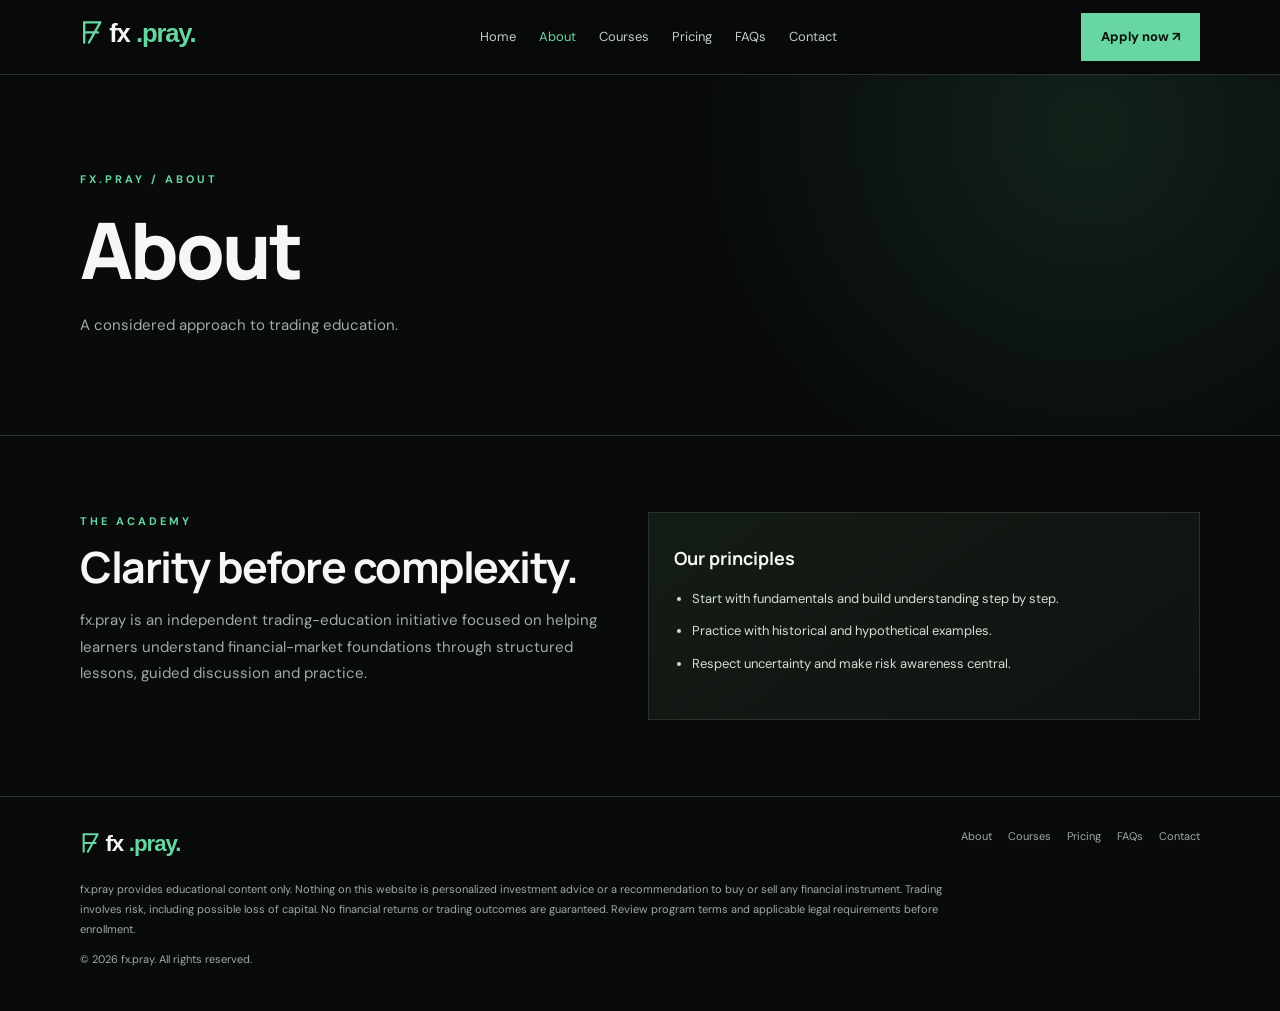
==== about.html @ aae824a2 "Add About page" ====
<!doctype html><html lang='en'><head><meta charset='utf-8'><meta name='viewport' content='width=device-width,initial-scale=1'><meta name='theme-color' content='#080b09'><meta name='description' content='A considered approach to trading education.'><title>About | fx.pray</title><link rel='icon' href='assets/fx-pray-logo.svg'><link rel='stylesheet' href='assets/site.css'></head><body><header class='top'><div class='wrap'><nav><a class='brand' href='index.html'><img src='assets/fx-pray-logo.svg' alt='fx.pray'></a><div class='links'><a  href='index.html'>Home</a><a class='active' href='about.html'>About</a><a  href='courses.html'>Courses</a><a  href='pricing.html'>Pricing</a><a  href='faq.html'>FAQs</a><a  href='contact.html'>Contact</a></div><a class='btn navapply' href='https://docs.google.com/forms/d/e/1FAIpQLSc23OzAaAF6MOSfm3VgcGboQESLAx91yOlbj70nrIHsM23pZA/viewform' target='_blank' rel='noopener'>Apply now ↗</a><button class='menu' aria-label='Toggle navigation' aria-expanded='false'>☰</button></nav></div></header><main><header class='pagehero'><div class='wrap'><div class='eyebrow'>fx.pray / About</div><h1>About</h1><p class='lead'>A considered approach to trading education.</p></div></header><section><div class='wrap grid two'><div><div class='heading'><div class='eyebrow'>The academy</div><h2>Clarity before complexity.</h2><p class='muted'>fx.pray is an independent trading-education initiative focused on helping learners understand financial-market foundations through structured lessons, guided discussion and practice.</p></div></div><div class='card'><h3>Our principles</h3><ul class='clean'><li>Start with fundamentals and build understanding step by step.</li><li>Practice with historical and hypothetical examples.</li><li>Respect uncertainty and make risk awareness central.</li></ul></div></div></section></main><footer><div class='wrap'><div class='foot'><img src='assets/fx-pray-logo.svg' alt='fx.pray'><div class='footlinks'><a href='about.html'>About</a><a href='courses.html'>Courses</a><a href='pricing.html'>Pricing</a><a href='faq.html'>FAQs</a><a href='contact.html'>Contact</a></div></div><p class='disclaimer'>fx.pray provides educational content only. Nothing on this website is personalized investment advice or a recommendation to buy or sell any financial instrument. Trading involves risk, including possible loss of capital. No financial returns or trading outcomes are guaranteed. Review program terms and applicable legal requirements before enrollment.</p><p>© 2026 fx.pray. All rights reserved.</p></div></footer><script src='assets/site.js' defer></script></body></html>
---- assets/site.css ----
@import url('https://fonts.googleapis.com/css2?family=DM+Sans:wght@400;500;600;700&family=Manrope:wght@400;600;700;800&display=swap');:root{--bg:#080b09;--panel:#111713;--ink:#f4f7f4;--muted:#a1aaa3;--line:#29332c;--green:#68d6a1}*{box-sizing:border-box}html{scroll-behavior:smooth}body{margin:0;background:var(--bg);color:var(--ink);font:15px/1.75 'DM Sans',sans-serif}a{color:inherit;text-decoration:none}.wrap{width:min(1120px,88%);margin:auto}.top{position:sticky;top:0;z-index:9;background:#080b09ed;backdrop-filter:blur(15px);border-bottom:1px solid var(--line)}nav{min-height:74px;display:flex;align-items:center;justify-content:space-between;gap:20px}.brand img{width:155px}.links{display:flex;gap:23px;font-size:13px;color:#c3ccc5}.links a:hover,.links .active{color:var(--green)}.btn{display:inline-block;padding:12px 19px;background:var(--green);color:#08110c;font-weight:700;font-size:13px;border:1px solid var(--green);transition:.2s}.btn:hover{background:transparent;color:var(--green);transform:translateY(-2px)}.outline{background:transparent;color:var(--ink);border-color:var(--line)}.menu{display:none;background:none;color:white;border:1px solid var(--line);padding:8px 12px}.hero,.pagehero{padding:95px 0 80px;border-bottom:1px solid var(--line);background:radial-gradient(circle at 85% 15%,#68d6a11c,transparent 34%)}.eyebrow{color:var(--green);font-size:11px;letter-spacing:3px;text-transform:uppercase;font-weight:700}.hero h1,.pagehero h1{font:800 clamp(43px,7vw,78px)/1.1 Manrope,sans-serif;letter-spacing:-3px;margin:18px 0;max-width:850px}.accent{color:var(--green)}.lead{max-width:650px;color:var(--muted);line-height:1.9}.actions{display:flex;gap:12px;flex-wrap:wrap;margin-top:27px}section{padding:76px 0}.heading{max-width:690px;margin-bottom:32px}.heading h2{font:700 clamp(29px,4vw,43px)/1.2 Manrope,sans-serif;letter-spacing:-1.5px;margin:10px 0}.muted,.card p{color:var(--muted)}.grid{display:grid;gap:16px}.three{grid-template-columns:repeat(3,1fr)}.two{grid-template-columns:repeat(2,1fr)}.card{background:linear-gradient(145deg,#141c16,#0e130f);border:1px solid var(--line);padding:25px;transition:.2s}.card:hover{border-color:#68d6a177;transform:translateY(-3px)}.card h3{font:700 18px Manrope,sans-serif;margin:8px 0}.card p{font-size:13px}.price{font:800 39px Manrope,sans-serif;margin:12px 0}.small{font-size:12px;color:var(--muted)}ul.clean{padding-left:18px;color:#d4ddd6;font-size:13px}ul.clean li{padding:5px 0}.notice{border-left:2px solid var(--green);background:#68d6a10c;padding:17px 20px;color:#c3cec6;font-size:12px;margin-top:25px}.row{padding:20px 0;border-bottom:1px solid var(--line);display:grid;grid-template-columns:85px 1fr;gap:18px}.row b{color:var(--green);font-size:12px}.row h3{margin:0;font:700 17px Manrope,sans-serif}.row p{margin:4px 0;color:var(--muted);font-size:13px}.faq{border-bottom:1px solid var(--line)}.faq button{width:100%;padding:20px 0;text-align:left;background:none;border:0;color:white;font-weight:600;display:flex;justify-content:space-between;cursor:pointer}.answer{display:none;color:var(--muted);font-size:13px;padding:0 0 18px}.faq.open .answer{display:block}.contact{padding:32px;border:1px solid #68d6a155;background:linear-gradient(135deg,#68d6a115,#111713)}footer{border-top:1px solid var(--line);padding:30px 0;color:var(--muted);font-size:11px}footer img{width:135px}.foot{display:flex;justify-content:space-between;gap:20px;flex-wrap:wrap}.footlinks{display:flex;gap:16px;flex-wrap:wrap}.disclaimer{max-width:900px;margin-top:20px;line-height:1.8}@media(max-width:760px){.menu{display:block}.links{display:none;position:absolute;top:74px;left:0;right:0;background:#0b100c;padding:20px 6%;flex-direction:column;border-bottom:1px solid var(--line)}.links.open{display:flex}.navapply{display:none}.three,.two{grid-template-columns:1fr}.hero,.pagehero{padding:70px 0}.hero h1,.pagehero h1{letter-spacing:-2px}section{padding:58px 0}.row{grid-template-columns:58px 1fr}}@media(prefers-reduced-motion:reduce){html{scroll-behavior:auto}*,*::before,*::after{transition:none!important}}
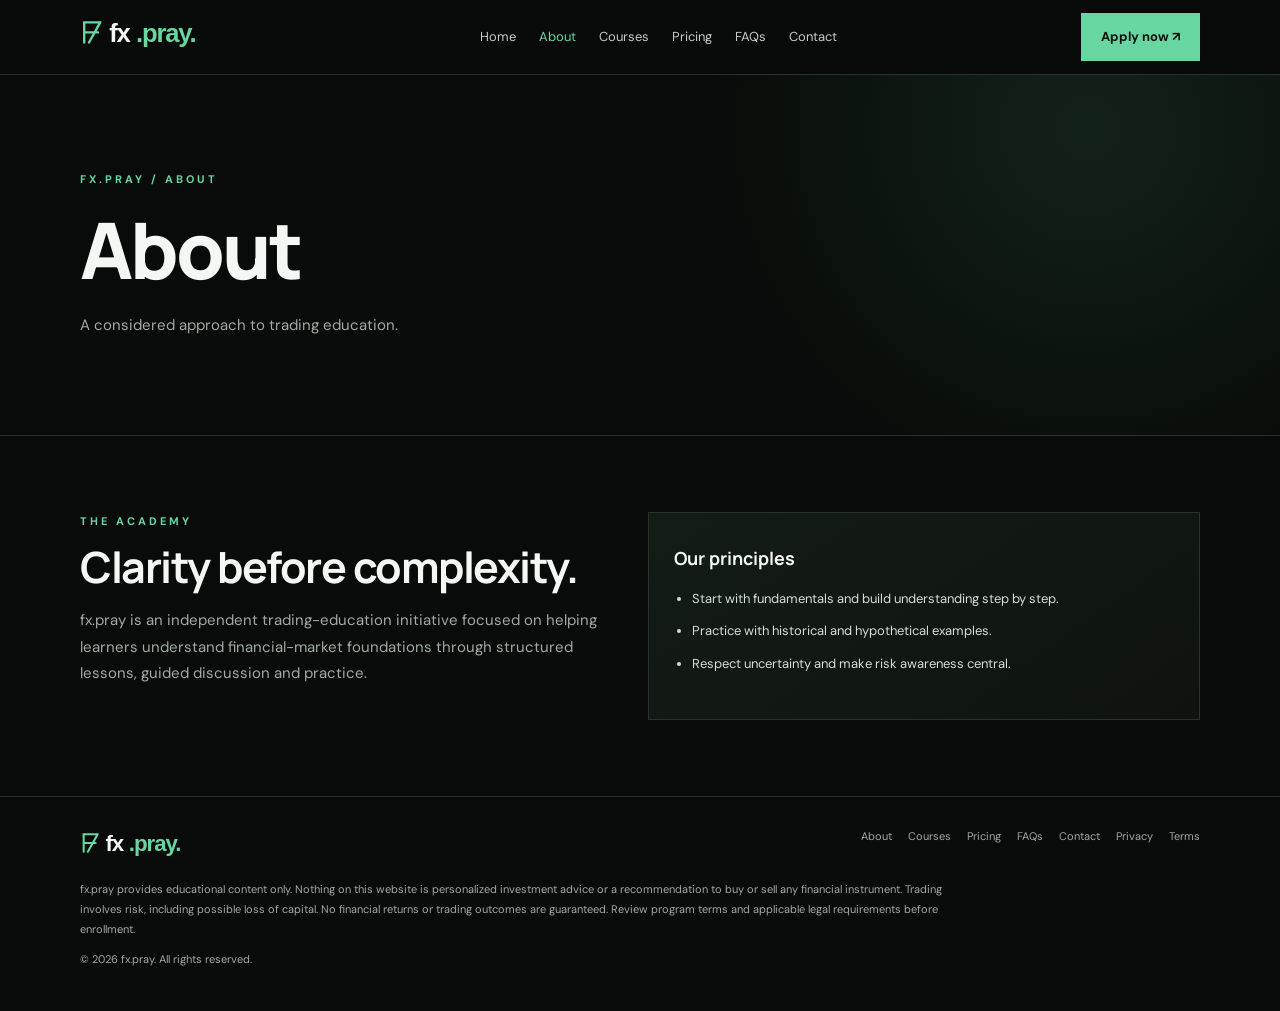
==== commit 13144ba3: "Link privacy and program terms from every page" ====
--- a/about.html
+++ b/about.html
@@ -1 +1 @@
-<!doctype html><html lang='en'><head><meta charset='utf-8'><meta name='viewport' content='width=device-width,initial-scale=1'><meta name='theme-color' content='#080b09'><meta name='description' content='A considered approach to trading education.'><title>About | fx.pray</title><link rel='icon' href='assets/fx-pray-logo.svg'><link rel='stylesheet' href='assets/site.css'></head><body><header class='top'><div class='wrap'><nav><a class='brand' href='index.html'><img src='assets/fx-pray-logo.svg' alt='fx.pray'></a><div class='links'><a  href='index.html'>Home</a><a class='active' href='about.html'>About</a><a  href='courses.html'>Courses</a><a  href='pricing.html'>Pricing</a><a  href='faq.html'>FAQs</a><a  href='contact.html'>Contact</a></div><a class='btn navapply' href='https://docs.google.com/forms/d/e/1FAIpQLSc23OzAaAF6MOSfm3VgcGboQESLAx91yOlbj70nrIHsM23pZA/viewform' target='_blank' rel='noopener'>Apply now ↗</a><button class='menu' aria-label='Toggle navigation' aria-expanded='false'>☰</button></nav></div></header><main><header class='pagehero'><div class='wrap'><div class='eyebrow'>fx.pray / About</div><h1>About</h1><p class='lead'>A considered approach to trading education.</p></div></header><section><div class='wrap grid two'><div><div class='heading'><div class='eyebrow'>The academy</div><h2>Clarity before complexity.</h2><p class='muted'>fx.pray is an independent trading-education initiative focused on helping learners understand financial-market foundations through structured lessons, guided discussion and practice.</p></div></div><div class='card'><h3>Our principles</h3><ul class='clean'><li>Start with fundamentals and build understanding step by step.</li><li>Practice with historical and hypothetical examples.</li><li>Respect uncertainty and make risk awareness central.</li></ul></div></div></section></main><footer><div class='wrap'><div class='foot'><img src='assets/fx-pray-logo.svg' alt='fx.pray'><div class='footlinks'><a href='about.html'>About</a><a href='courses.html'>Courses</a><a href='pricing.html'>Pricing</a><a href='faq.html'>FAQs</a><a href='contact.html'>Contact</a></div></div><p class='disclaimer'>fx.pray provides educational content only. Nothing on this website is personalized investment advice or a recommendation to buy or sell any financial instrument. Trading involves risk, including possible loss of capital. No financial returns or trading outcomes are guaranteed. Review program terms and applicable legal requirements before enrollment.</p><p>© 2026 fx.pray. All rights reserved.</p></div></footer><script src='assets/site.js' defer></script></body></html>+<!doctype html><html lang='en'><head><meta charset='utf-8'><meta name='viewport' content='width=device-width,initial-scale=1'><meta name='theme-color' content='#080b09'><meta name='description' content='A considered approach to trading education.'><title>About | fx.pray</title><link rel='icon' href='assets/fx-pray-logo.svg'><link rel='stylesheet' href='assets/site.css'></head><body><header class='top'><div class='wrap'><nav><a class='brand' href='index.html'><img src='assets/fx-pray-logo.svg' alt='fx.pray'></a><div class='links'><a  href='index.html'>Home</a><a class='active' href='about.html'>About</a><a  href='courses.html'>Courses</a><a  href='pricing.html'>Pricing</a><a  href='faq.html'>FAQs</a><a  href='contact.html'>Contact</a></div><a class='btn navapply' href='https://docs.google.com/forms/d/e/1FAIpQLSc23OzAaAF6MOSfm3VgcGboQESLAx91yOlbj70nrIHsM23pZA/viewform' target='_blank' rel='noopener'>Apply now ↗</a><button class='menu' aria-label='Toggle navigation' aria-expanded='false'>☰</button></nav></div></header><main><header class='pagehero'><div class='wrap'><div class='eyebrow'>fx.pray / About</div><h1>About</h1><p class='lead'>A considered approach to trading education.</p></div></header><section><div class='wrap grid two'><div><div class='heading'><div class='eyebrow'>The academy</div><h2>Clarity before complexity.</h2><p class='muted'>fx.pray is an independent trading-education initiative focused on helping learners understand financial-market foundations through structured lessons, guided discussion and practice.</p></div></div><div class='card'><h3>Our principles</h3><ul class='clean'><li>Start with fundamentals and build understanding step by step.</li><li>Practice with historical and hypothetical examples.</li><li>Respect uncertainty and make risk awareness central.</li></ul></div></div></section></main><footer><div class='wrap'><div class='foot'><img src='assets/fx-pray-logo.svg' alt='fx.pray'><div class='footlinks'><a href='about.html'>About</a><a href='courses.html'>Courses</a><a href='pricing.html'>Pricing</a><a href='faq.html'>FAQs</a><a href='contact.html'>Contact</a><a href='privacy.html'>Privacy</a><a href='terms.html'>Terms</a></div></div><p class='disclaimer'>fx.pray provides educational content only. Nothing on this website is personalized investment advice or a recommendation to buy or sell any financial instrument. Trading involves risk, including possible loss of capital. No financial returns or trading outcomes are guaranteed. Review program terms and applicable legal requirements before enrollment.</p><p>© 2026 fx.pray. All rights reserved.</p></div></footer><script src='assets/site.js' defer></script></body></html>
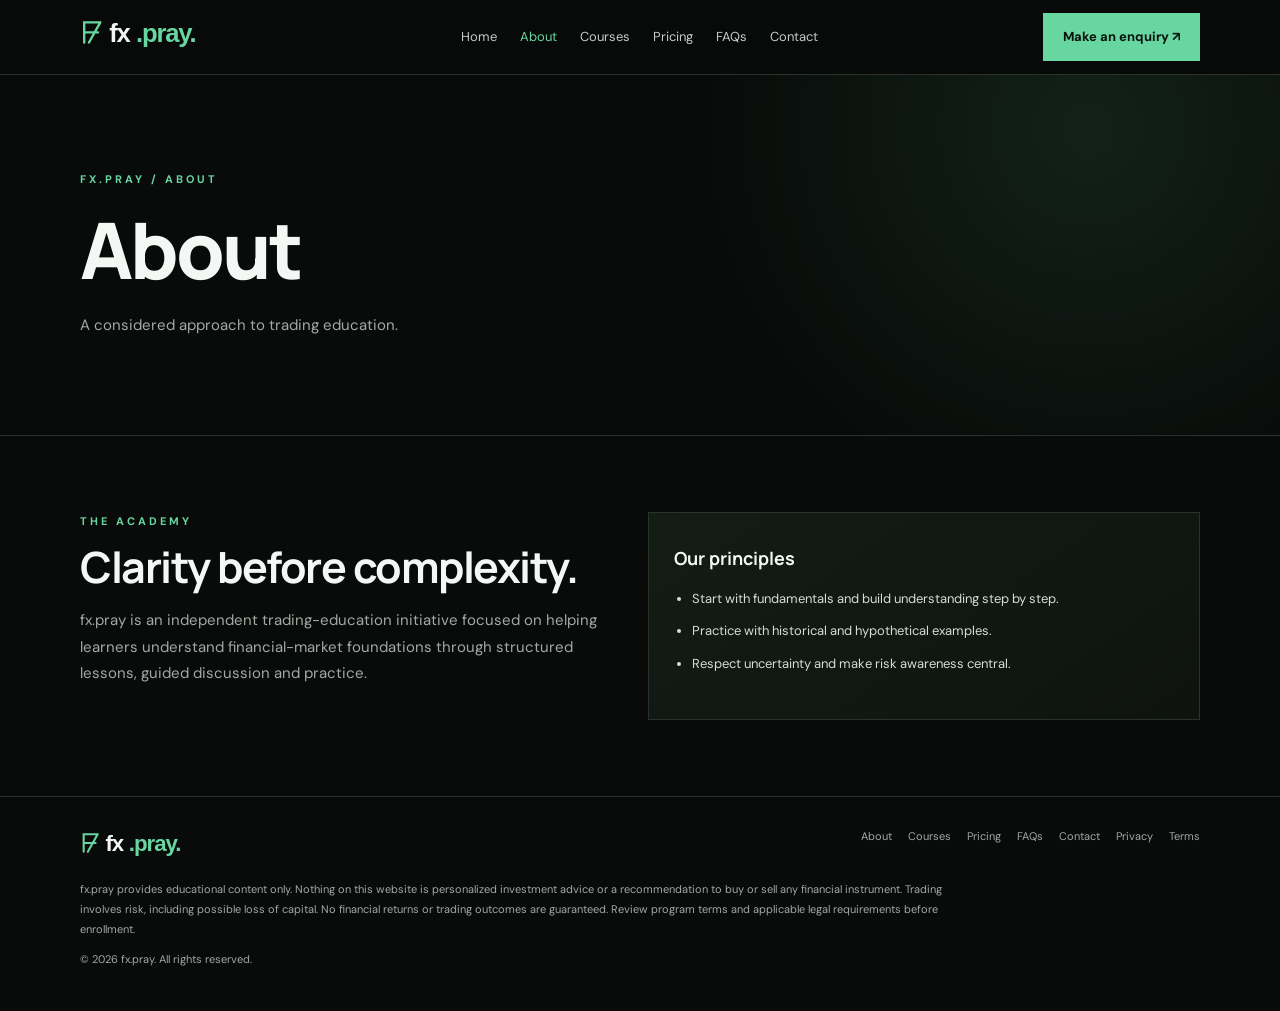
==== commit 3af83de4: "Clarify enquiry-first enrollment language" ====
--- a/about.html
+++ b/about.html
@@ -1 +1 @@
-<!doctype html><html lang='en'><head><meta charset='utf-8'><meta name='viewport' content='width=device-width,initial-scale=1'><meta name='theme-color' content='#080b09'><meta name='description' content='A considered approach to trading education.'><title>About | fx.pray</title><link rel='icon' href='assets/fx-pray-logo.svg'><link rel='stylesheet' href='assets/site.css'></head><body><header class='top'><div class='wrap'><nav><a class='brand' href='index.html'><img src='assets/fx-pray-logo.svg' alt='fx.pray'></a><div class='links'><a  href='index.html'>Home</a><a class='active' href='about.html'>About</a><a  href='courses.html'>Courses</a><a  href='pricing.html'>Pricing</a><a  href='faq.html'>FAQs</a><a  href='contact.html'>Contact</a></div><a class='btn navapply' href='https://docs.google.com/forms/d/e/1FAIpQLSc23OzAaAF6MOSfm3VgcGboQESLAx91yOlbj70nrIHsM23pZA/viewform' target='_blank' rel='noopener'>Apply now ↗</a><button class='menu' aria-label='Toggle navigation' aria-expanded='false'>☰</button></nav></div></header><main><header class='pagehero'><div class='wrap'><div class='eyebrow'>fx.pray / About</div><h1>About</h1><p class='lead'>A considered approach to trading education.</p></div></header><section><div class='wrap grid two'><div><div class='heading'><div class='eyebrow'>The academy</div><h2>Clarity before complexity.</h2><p class='muted'>fx.pray is an independent trading-education initiative focused on helping learners understand financial-market foundations through structured lessons, guided discussion and practice.</p></div></div><div class='card'><h3>Our principles</h3><ul class='clean'><li>Start with fundamentals and build understanding step by step.</li><li>Practice with historical and hypothetical examples.</li><li>Respect uncertainty and make risk awareness central.</li></ul></div></div></section></main><footer><div class='wrap'><div class='foot'><img src='assets/fx-pray-logo.svg' alt='fx.pray'><div class='footlinks'><a href='about.html'>About</a><a href='courses.html'>Courses</a><a href='pricing.html'>Pricing</a><a href='faq.html'>FAQs</a><a href='contact.html'>Contact</a><a href='privacy.html'>Privacy</a><a href='terms.html'>Terms</a></div></div><p class='disclaimer'>fx.pray provides educational content only. Nothing on this website is personalized investment advice or a recommendation to buy or sell any financial instrument. Trading involves risk, including possible loss of capital. No financial returns or trading outcomes are guaranteed. Review program terms and applicable legal requirements before enrollment.</p><p>© 2026 fx.pray. All rights reserved.</p></div></footer><script src='assets/site.js' defer></script></body></html>+<!doctype html><html lang='en'><head><meta charset='utf-8'><meta name='viewport' content='width=device-width,initial-scale=1'><meta name='theme-color' content='#080b09'><meta name='description' content='A considered approach to trading education.'><title>About | fx.pray</title><link rel='icon' href='assets/fx-pray-logo.svg'><link rel='stylesheet' href='assets/site.css'></head><body><header class='top'><div class='wrap'><nav><a class='brand' href='index.html'><img src='assets/fx-pray-logo.svg' alt='fx.pray'></a><div class='links'><a  href='index.html'>Home</a><a class='active' href='about.html'>About</a><a  href='courses.html'>Courses</a><a  href='pricing.html'>Pricing</a><a  href='faq.html'>FAQs</a><a  href='contact.html'>Contact</a></div><a class='btn navapply' href='https://docs.google.com/forms/d/e/1FAIpQLSc23OzAaAF6MOSfm3VgcGboQESLAx91yOlbj70nrIHsM23pZA/viewform' target='_blank' rel='noopener'>Make an enquiry ↗</a><button class='menu' aria-label='Toggle navigation' aria-expanded='false'>☰</button></nav></div></header><main><header class='pagehero'><div class='wrap'><div class='eyebrow'>fx.pray / About</div><h1>About</h1><p class='lead'>A considered approach to trading education.</p></div></header><section><div class='wrap grid two'><div><div class='heading'><div class='eyebrow'>The academy</div><h2>Clarity before complexity.</h2><p class='muted'>fx.pray is an independent trading-education initiative focused on helping learners understand financial-market foundations through structured lessons, guided discussion and practice.</p></div></div><div class='card'><h3>Our principles</h3><ul class='clean'><li>Start with fundamentals and build understanding step by step.</li><li>Practice with historical and hypothetical examples.</li><li>Respect uncertainty and make risk awareness central.</li></ul></div></div></section></main><footer><div class='wrap'><div class='foot'><img src='assets/fx-pray-logo.svg' alt='fx.pray'><div class='footlinks'><a href='about.html'>About</a><a href='courses.html'>Courses</a><a href='pricing.html'>Pricing</a><a href='faq.html'>FAQs</a><a href='contact.html'>Contact</a><a href='privacy.html'>Privacy</a><a href='terms.html'>Terms</a></div></div><p class='disclaimer'>fx.pray provides educational content only. Nothing on this website is personalized investment advice or a recommendation to buy or sell any financial instrument. Trading involves risk, including possible loss of capital. No financial returns or trading outcomes are guaranteed. Review program terms and applicable legal requirements before enrollment.</p><p>© 2026 fx.pray. All rights reserved.</p></div></footer><script src='assets/site.js' defer></script></body></html>
--- a/assets/site.css
+++ b/assets/site.css
@@ -1 +1,3 @@
-@import url('https://fonts.googleapis.com/css2?family=DM+Sans:wght@400;500;600;700&family=Manrope:wght@400;600;700;800&display=swap');:root{--bg:#080b09;--panel:#111713;--ink:#f4f7f4;--muted:#a1aaa3;--line:#29332c;--green:#68d6a1}*{box-sizing:border-box}html{scroll-behavior:smooth}body{margin:0;background:var(--bg);color:var(--ink);font:15px/1.75 'DM Sans',sans-serif}a{color:inherit;text-decoration:none}.wrap{width:min(1120px,88%);margin:auto}.top{position:sticky;top:0;z-index:9;background:#080b09ed;backdrop-filter:blur(15px);border-bottom:1px solid var(--line)}nav{min-height:74px;display:flex;align-items:center;justify-content:space-between;gap:20px}.brand img{width:155px}.links{display:flex;gap:23px;font-size:13px;color:#c3ccc5}.links a:hover,.links .active{color:var(--green)}.btn{display:inline-block;padding:12px 19px;background:var(--green);color:#08110c;font-weight:700;font-size:13px;border:1px solid var(--green);transition:.2s}.btn:hover{background:transparent;color:var(--green);transform:translateY(-2px)}.outline{background:transparent;color:var(--ink);border-color:var(--line)}.menu{display:none;background:none;color:white;border:1px solid var(--line);padding:8px 12px}.hero,.pagehero{padding:95px 0 80px;border-bottom:1px solid var(--line);background:radial-gradient(circle at 85% 15%,#68d6a11c,transparent 34%)}.eyebrow{color:var(--green);font-size:11px;letter-spacing:3px;text-transform:uppercase;font-weight:700}.hero h1,.pagehero h1{font:800 clamp(43px,7vw,78px)/1.1 Manrope,sans-serif;letter-spacing:-3px;margin:18px 0;max-width:850px}.accent{color:var(--green)}.lead{max-width:650px;color:var(--muted);line-height:1.9}.actions{display:flex;gap:12px;flex-wrap:wrap;margin-top:27px}section{padding:76px 0}.heading{max-width:690px;margin-bottom:32px}.heading h2{font:700 clamp(29px,4vw,43px)/1.2 Manrope,sans-serif;letter-spacing:-1.5px;margin:10px 0}.muted,.card p{color:var(--muted)}.grid{display:grid;gap:16px}.three{grid-template-columns:repeat(3,1fr)}.two{grid-template-columns:repeat(2,1fr)}.card{background:linear-gradient(145deg,#141c16,#0e130f);border:1px solid var(--line);padding:25px;transition:.2s}.card:hover{border-color:#68d6a177;transform:translateY(-3px)}.card h3{font:700 18px Manrope,sans-serif;margin:8px 0}.card p{font-size:13px}.price{font:800 39px Manrope,sans-serif;margin:12px 0}.small{font-size:12px;color:var(--muted)}ul.clean{padding-left:18px;color:#d4ddd6;font-size:13px}ul.clean li{padding:5px 0}.notice{border-left:2px solid var(--green);background:#68d6a10c;padding:17px 20px;color:#c3cec6;font-size:12px;margin-top:25px}.row{padding:20px 0;border-bottom:1px solid var(--line);display:grid;grid-template-columns:85px 1fr;gap:18px}.row b{color:var(--green);font-size:12px}.row h3{margin:0;font:700 17px Manrope,sans-serif}.row p{margin:4px 0;color:var(--muted);font-size:13px}.faq{border-bottom:1px solid var(--line)}.faq button{width:100%;padding:20px 0;text-align:left;background:none;border:0;color:white;font-weight:600;display:flex;justify-content:space-between;cursor:pointer}.answer{display:none;color:var(--muted);font-size:13px;padding:0 0 18px}.faq.open .answer{display:block}.contact{padding:32px;border:1px solid #68d6a155;background:linear-gradient(135deg,#68d6a115,#111713)}footer{border-top:1px solid var(--line);padding:30px 0;color:var(--muted);font-size:11px}footer img{width:135px}.foot{display:flex;justify-content:space-between;gap:20px;flex-wrap:wrap}.footlinks{display:flex;gap:16px;flex-wrap:wrap}.disclaimer{max-width:900px;margin-top:20px;line-height:1.8}@media(max-width:760px){.menu{display:block}.links{display:none;position:absolute;top:74px;left:0;right:0;background:#0b100c;padding:20px 6%;flex-direction:column;border-bottom:1px solid var(--line)}.links.open{display:flex}.navapply{display:none}.three,.two{grid-template-columns:1fr}.hero,.pagehero{padding:70px 0}.hero h1,.pagehero h1{letter-spacing:-2px}section{padding:58px 0}.row{grid-template-columns:58px 1fr}}@media(prefers-reduced-motion:reduce){html{scroll-behavior:auto}*,*::before,*::after{transition:none!important}}+@import url('https://fonts.googleapis.com/css2?family=DM+Sans:wght@400;500;600;700&family=Manrope:wght@400;600;700;800&display=swap');:root{--bg:#080b09;--panel:#111713;--ink:#f4f7f4;--muted:#a1aaa3;--line:#29332c;--green:#68d6a1}*{box-sizing:border-box}html{scroll-behavior:smooth}body{margin:0;background:var(--bg);color:var(--ink);font:15px/1.75 'DM Sans',sans-serif}a{color:inherit;text-decoration:none}.wrap{width:min(1120px,88%);margin:auto}.top{position:sticky;top:0;z-index:9;background:#080b09ed;backdrop-filter:blur(15px);border-bottom:1px solid var(--line)}nav{min-height:74px;display:flex;align-items:center;justify-content:space-between;gap:20px}.brand img{width:155px}.links{display:flex;gap:23px;font-size:13px;color:#c3ccc5}.links a:hover,.links .active{color:var(--green)}.btn{display:inline-block;padding:12px 19px;background:var(--green);color:#08110c;font-weight:700;font-size:13px;border:1px solid var(--green);transition:.2s}.btn:hover{background:transparent;color:var(--green);transform:translateY(-2px)}.outline{background:transparent;color:var(--ink);border-color:var(--line)}.menu{display:none;background:none;color:white;border:1px solid var(--line);padding:8px 12px}.hero,.pagehero{padding:95px 0 80px;border-bottom:1px solid var(--line);background:radial-gradient(circle at 85% 15%,#68d6a11c,transparent 34%)}.eyebrow{color:var(--green);font-size:11px;letter-spacing:3px;text-transform:uppercase;font-weight:700}.hero h1,.pagehero h1{font:800 clamp(43px,7vw,78px)/1.1 Manrope,sans-serif;letter-spacing:-3px;margin:18px 0;max-width:850px}.accent{color:var(--green)}.lead{max-width:650px;color:var(--muted);line-height:1.9}.actions{display:flex;gap:12px;flex-wrap:wrap;margin-top:27px}section{padding:76px 0}.heading{max-width:690px;margin-bottom:32px}.heading h2{font:700 clamp(29px,4vw,43px)/1.2 Manrope,sans-serif;letter-spacing:-1.5px;margin:10px 0}.muted,.card p{color:var(--muted)}.grid{display:grid;gap:16px}.three{grid-template-columns:repeat(3,1fr)}.two{grid-template-columns:repeat(2,1fr)}.card{background:linear-gradient(145deg,#141c16,#0e130f);border:1px solid var(--line);padding:25px;transition:.2s}.card:hover{border-color:#68d6a177;transform:translateY(-3px)}.card h3{font:700 18px Manrope,sans-serif;margin:8px 0}.card p{font-size:13px}.price{font:800 39px Manrope,sans-serif;margin:12px 0}.small{font-size:12px;color:var(--muted)}ul.clean{padding-left:18px;color:#d4ddd6;font-size:13px}ul.clean li{padding:5px 0}.notice{border-left:2px solid var(--green);background:#68d6a10c;padding:17px 20px;color:#c3cec6;font-size:12px;margin-top:25px}.row{padding:20px 0;border-bottom:1px solid var(--line);display:grid;grid-template-columns:85px 1fr;gap:18px}.row b{color:var(--green);font-size:12px}.row h3{margin:0;font:700 17px Manrope,sans-serif}.row p{margin:4px 0;color:var(--muted);font-size:13px}.faq{border-bottom:1px solid var(--line)}.faq button{width:100%;padding:20px 0;text-align:left;background:none;border:0;color:white;font-weight:600;display:flex;justify-content:space-between;cursor:pointer}.answer{display:none;color:var(--muted);font-size:13px;padding:0 0 18px}.faq.open .answer{display:block}.contact{padding:32px;border:1px solid #68d6a155;background:linear-gradient(135deg,#68d6a115,#111713)}footer{border-top:1px solid var(--line);padding:30px 0;color:var(--muted);font-size:11px}footer img{width:135px}.foot{display:flex;justify-content:space-between;gap:20px;flex-wrap:wrap}.footlinks{display:flex;gap:16px;flex-wrap:wrap}.disclaimer{max-width:900px;margin-top:20px;line-height:1.8}@media(max-width:760px){.menu{display:block}.links{display:none;position:absolute;top:74px;left:0;right:0;background:#0b100c;padding:20px 6%;flex-direction:column;border-bottom:1px solid var(--line)}.links.open{display:flex}.navapply{display:none}.three,.two{grid-template-columns:1fr}.hero,.pagehero{padding:70px 0}.hero h1,.pagehero h1{letter-spacing:-2px}section{padding:58px 0}.row{grid-template-columns:58px 1fr}}@media(prefers-reduced-motion:reduce){html{scroll-behavior:auto}*,*::before,*::after{transition:none!important}}
+/* Visible keyboard focus and improved touch/focus affordances */
+a:focus-visible,button:focus-visible{outline:2px solid var(--green);outline-offset:4px}button{font:inherit}.faq button{min-height:48px}.links a{padding:5px 0}@media(prefers-reduced-motion:reduce){html{scroll-behavior:auto}}
